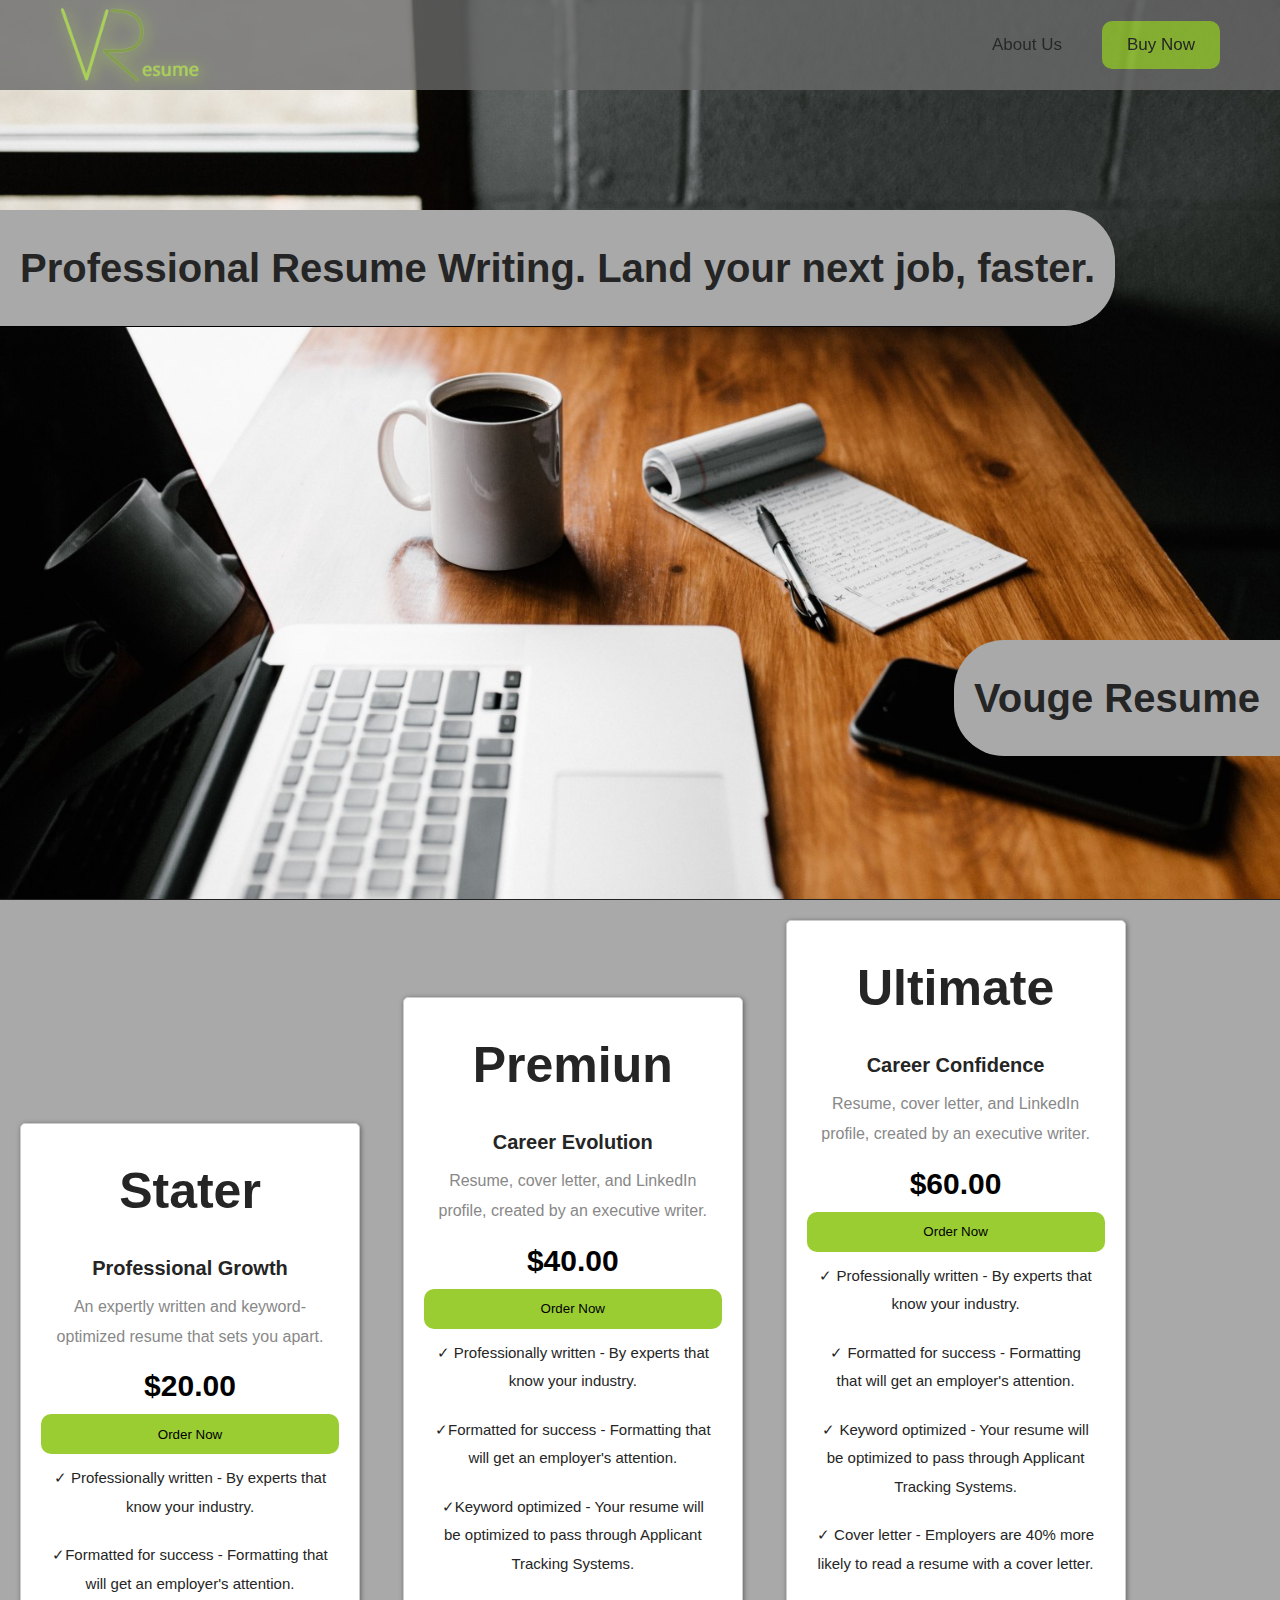
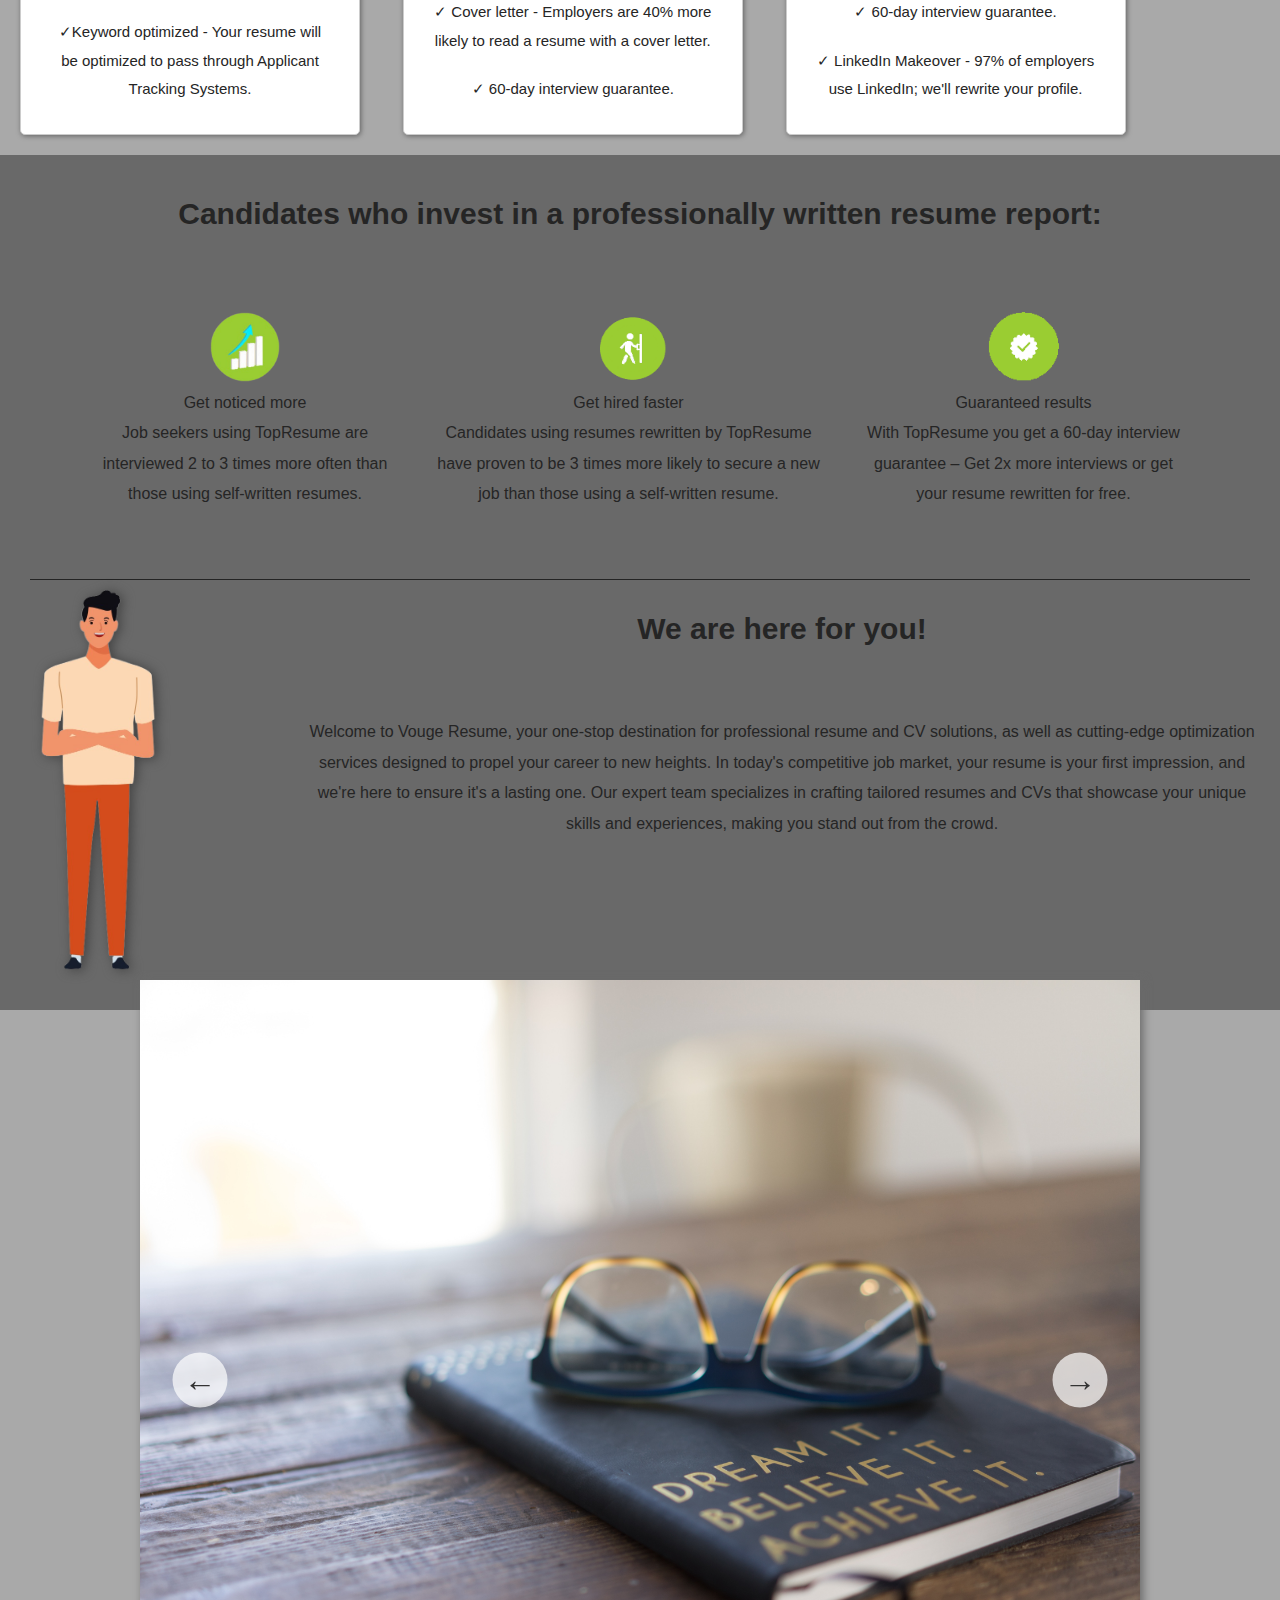
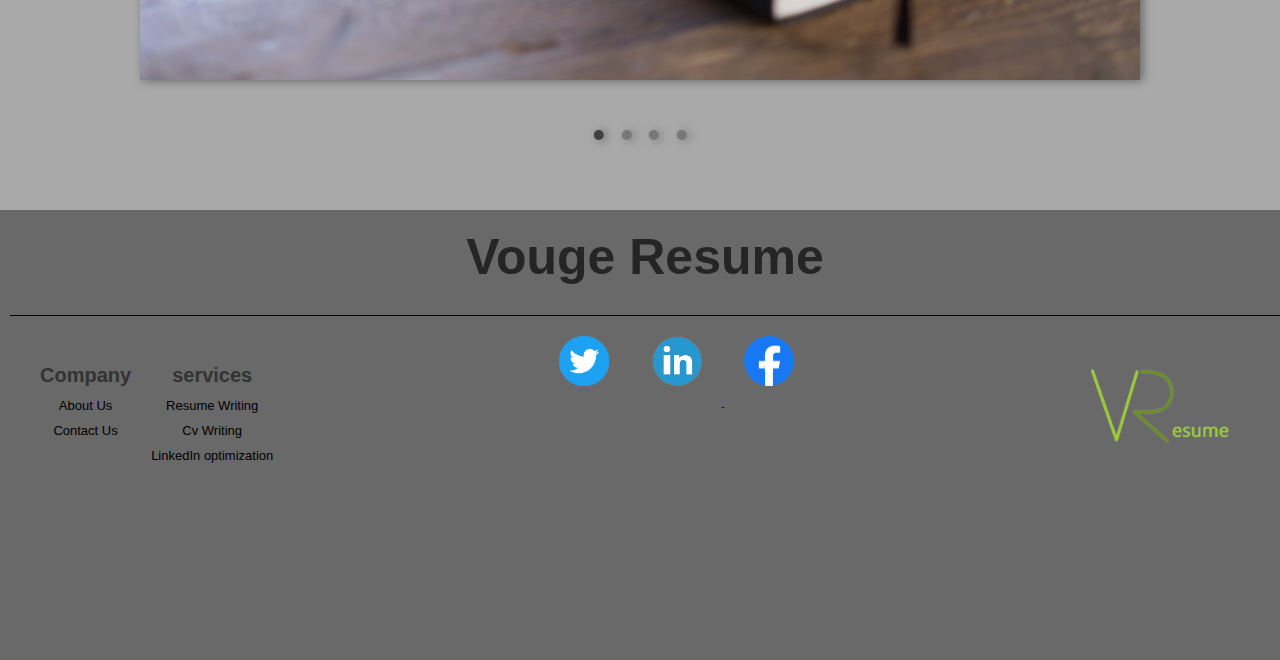
==== index.html @ a5549c4f "Add files via upload" ====
<!DOCTYPE html>
<html lang="en">
  <head>
    <meta charset="UTF-8" />
    <meta name="viewport" content="width=device-width, initial-scale=1.0" />
    <title>Vouge Resume</title>
    <link rel="shortcut icon" type="image/png" href="img/logo-page.png" />
    <link rel="stylesheet" href="style.css" />
    <script defer src="script.js"></script>
  </head>

  <header class="header" id="particles-js">
    <nav class="nav">
      <img
        src="img/logo.png"
        alt=" logo"
        class="nav__logo"
        id="logo"
        designer="mohsin"
      />
      <ul class="nav__links">
        <li class="nav__item">
          <a class="nav__link" href="#">About Us</a>
        </li>
        <li class="nav__item">
          <a
            class="nav__link nav__link--btn btn--show-modal"
            href="section-pricing"
            >Buy Now</a
          >
        </li>
      </ul>
    </nav>
    <h1 class="slogan">
      Professional Resume Writing. Land your next job, faster.
    </h1>
    <h1 class="header-title">Vouge Resume</h1>
    <!-- <img class="header-img" src="img/img1.jpg" alt="img" /> -->
  </header>
  <body>
    <section class="pricing" id="section-pricing">
      <section class="product">
        <h2>Stater</h2>
        <h1>Professional Growth</h1>
        <p class="info">
          An expertly written and keyword-optimized resume that sets you apart.
        </p>

        <p class="price">$20.00</p>
        <a href="https://www.fiverr.com/s/E9BLp7"
          ><button class="order-btn">Order Now</button></a
        >
        <p class="description-product">
          &#10003; <b>Professionally written </b>- By experts that know your
          industry.
        </p>
        <p class="description-product">
          &#10003;<b>Formatted for success</b> - Formatting that will get an
          employer's attention.
        </p>
        <p class="description-product">
          &#10003;<b>Keyword optimized</b> - Your resume will be optimized to
          pass through Applicant Tracking Systems.
        </p>
      </section>

      <section class="product">
        <h2>Premiun</h2>
        <h1>Career Evolution</h1>
        <p class="info">
          Resume, cover letter, and LinkedIn profile, created by an executive
          writer.
        </p>
        <p class="price">$40.00</p>
        <a href="https://www.fiverr.com/s/E9BLp7"
          ><button class="order-btn">Order Now</button></a
        >
        <p class="description-product">
          &#10003; <b>Professionally written </b>- By experts that know your
          industry.
        </p>
        <p class="description-product">
          &#10003;<b>Formatted for success</b> - Formatting that will get an
          employer's attention.
        </p>
        <p class="description-product">
          &#10003;<b>Keyword optimized</b> - Your resume will be optimized to
          pass through Applicant Tracking Systems.
        </p>
        <p class="description-product">
          &#10003; <b>Cover letter</b> - Employers are 40% more likely to read a
          resume with a cover letter.
        </p>
        <p class="description-product">
          &#10003; <b>60-day interview guarantee</b>.
        </p>
      </section>
      <section class="product">
        <h2>Ultimate</h2>
        <h1>Career Confidence</h1>
        <p class="info">
          Resume, cover letter, and LinkedIn profile, created by an executive
          writer.
        </p>
        <p class="price">$60.00</p>
        <a href="https://www.fiverr.com/s/E9BLp7"
          ><button class="order-btn">Order Now</button></a
        >
        <p class="description-product">
          &#10003; <b>Professionally written</b> - By experts that know your
          industry.
        </p>
        <p class="description-product">
          &#10003; <b>Formatted for success</b> - Formatting that will get an
          employer's attention.
        </p>
        <p class="description-product">
          &#10003; <b>Keyword optimized</b> - Your resume will be optimized to
          pass through Applicant Tracking Systems.
        </p>
        <p class="description-product">
          &#10003; <b>Cover letter</b> - Employers are 40% more likely to read a
          resume with a cover letter.
        </p>
        <p class="description-product">
          &#10003; <b>60-day interview guarantee</b>.
        </p>
        <p class="description-product">
          &#10003; <b>LinkedIn Makeover</b> - 97% of employers use LinkedIn;
          we'll rewrite your profile.
        </p>
      </section>
    </section>
    <section class="section-2">
      <h1>Candidates who invest in a professionally written resume report:</h1>

      <div class="grid">
        <div>
          <img src="img/img-gr1.png" alt="img" />
          <p>
            <b>Get noticed more</b> <br />
            Job seekers using TopResume are interviewed 2 to 3 times more often
            than those using self-written resumes.
          </p>
        </div>
        <div>
          <img src="img/img-gr2.png" alt="img" />
          <p>
            <b>Get hired faster</b> <br />
            Candidates using resumes rewritten by TopResume have proven to be 3
            times more likely to secure a new job than those using a
            self-written resume.
          </p>
        </div>
        <div>
          <img src="img/img-gr-3.png" alt="img" />
          <p>
            <b>Guaranteed results</b> <br />
            With TopResume you get a 60-day interview guarantee – Get 2x more
            interviews or get your resume rewritten for free.
          </p>
        </div>
      </div>
      <div class="section-2-person">
        <img src="img/person.png" alt="img" class="person-img" />

        <div>
          <h1>We are here for you!</h1>
          <p>
            Welcome to Vouge Resume, your one-stop destination for professional
            resume and CV solutions, as well as cutting-edge optimization
            services designed to propel your career to new heights. In today's
            competitive job market, your resume is your first impression, and
            we're here to ensure it's a lasting one. Our expert team specializes
            in crafting tailored resumes and CVs that showcase your unique
            skills and experiences, making you stand out from the crowd.
          </p>
        </div>
      </div>
    </section>

    <section class="slider-section">
      <div class="slider">
        <!-- <div class="slide slide--1">
          <div class="testimonial">
            <blockquote class="testimonial__text">
              The best way to predict the future is to create it. –
              <b>Abraham Lincoln</b>
            </blockquote>
          </div>
        </div>

        <div class="slide slide--2">
          <div class="testimonial">
            <blockquote class="testimonial__text">
              Pleasure in the job puts perfection in the work.” –
              <b>Aristotle</b>
            </blockquote>
          </div>
        </div>

        <div class="slide slide--3">
          <div class="testimonial">
            <blockquote class="testimonial__text">
              Desire! That’s the one secret of every man’s career. Not
              education. Not being born with hidden talents. Desire.” –<b
                >Bobby Unser</b
              >
            </blockquote>
          </div>
        </div> -->

        <div class="slide"><img src="img/slider-img1.jpg" alt="Photo 1" /></div>
        <div class="slide"><img src="img/slider-img2.jpg" alt="Photo 2" /></div>
        <div class="slide"><img src="img/slider-img3.jpg" alt="Photo 3" /></div>
        <div class="slide"><img src="img/slider-img4.jpg" alt="Photo 4" /></div>
        <button class="slider__btn slider__btn--left">&larr;</button>
        <button class="slider__btn slider__btn--right">&rarr;</button>
        <div class="dots"></div>
      </div>
    </section>
    <footer class="footer">
      <h1>Vouge Resume</h1>
      <div>
        <nav>
          <h3>Company</h3>
          <a href="#">About Us</a>
          <a href="">Contact Us</a>
        </nav>
        <nav>
          <h3>services</h3>
          <a href="">Resume Writing</a>
          <a href="">Cv Writing</a>
          <a href="">LinkedIn optimization</a>
        </nav>
      </div>
      <a href=""> <img class="footer-logo" src="img/logo.png" alt="img" /></a>

      <a href="https://twitter.com/?lang=en" target="_blank">
        <img class="social-link" src="img/twitter.png" alt="img"
      /></a>
      <a href="https://pk.linkedin.com/" target="_blank">
        <img class="social-link" src="img/linked in.png" alt="img" />
      </a>
      <a href="https://www.facebook.com/" target="_blank">
        <img class="social-link" src="img/facebook.png" alt="img"
      /></a>
    </footer>
  </body>
</html>
---- style.css ----
:root {
  --color-primary: #a9a9a9;
  --color-secondary: #9acd32;

  --color-primary-darker: #696969;
  --color-secondary-darker: #6c8d2b;
}
* {
  margin: 0;
  padding: 0;
  box-sizing: inherit;
}

html {
  font-size: 62.5%;
  box-sizing: border-box;
}

body {
  font-family: "Poppins", sans-serif;
  font-weight: 300;
  color: #252525;
  line-height: 1.9;
  overflow-x: hidden;
  background-color: var(--color-primary);
}
/* nav */
.nav {
  display: flex;
  justify-content: space-between;
  align-items: center;
  height: 9rem;
  width: 100%;
  padding: 0 6rem;
  z-index: 100;
  opacity: 0.8;
  background-color: var(--color-primary-darker);
}

/* nav and stickly class at the same time */

.nav__logo {
  height: 8rem;
  transition: all 0.3s;
  filter: drop-shadow(2px 2px 8px var(--color-secondary));
}

.nav__links {
  display: flex;
  align-items: center;
  list-style: none;
}

.nav__item {
  margin-left: 4rem;
}

.nav__link:link,
.nav__link:visited {
  font-size: 1.7rem;
  font-weight: 400;
  color: inherit;
  text-decoration: none;
  display: block;
  transition: all 0.3s;
}

.nav__link--btn:link,
.nav__link--btn:visited {
  padding: 0.8rem 2.5rem;
  border-radius: 1rem;
  background-color: var(--color-secondary);
  color: #222;
}

.nav__link--btn:hover,
.nav__link--btn:active {
  color: inherit;
  background-color: var(--color-secondary-darker);
  color: #333;
}
/* Header */
.header {
  height: 100vh;
  text-align: center;

  border-bottom: solid 1px #222;
  background-image: url(img/img1.jpg);
  background-position: center;
  background-size: cover;
  background-attachment: fixed;
  background-repeat: no-repeat;
}
.slogan {
  position: absolute;
  padding: 20px;
  font-size: 4rem;
  float: left;
  top: 210px;
  background-color: var(--color-primary);
  border-radius: 0 50px 50px 0;

  border-bottom: solid 1px #000000;

  transition: 1s;
}
.header-title {
  position: relative;
  padding: 20px;
  font-size: 4rem;
  float: right;
  top: 550px;
  background-color: var(--color-primary);
  border-radius: 50px 0 0 50px;

  transition: 1s;
}

.header-img {
  float: right;
  height: 680px;
  /* box-shadow: 1px 1px 5px black; */
}
/* sections */

.product {
  background-color: #fff;
  border: 1px solid #ccc;
  border-radius: 5px;
  margin: 20px;
  padding: 20px;
  max-width: 340px;
  text-align: center;
  display: inline-block;
  box-shadow: 1px 1px 5px #636363;
}

.product h2 {
  font-size: 50px;
  margin-bottom: 10px;
}

.info {
  font-size: 16px;
  margin: 5px 0;
}

.info {
  color: #888;
}

.price {
  font-size: 30px;
  color: #000000;
  font-weight: bold;
}
.order-btn {
  width: 100%;
  height: 40px;
  border-radius: 1rem;
  background-color: var(--color-secondary);
  border: none;
}
.order-btn:hover {
  background-color: var(--color-secondary-darker);
}

.description-product {
  padding: 10px;
  font-size: 15px;
}
.section-2 {
  padding: 30px;
  text-align: center;
  background-color: var(--color-primary-darker);
}
.section-2 h1 {
  font-size: 30px;
}

.grid {
  display: flex;

  margin: 50px;
}
.grid div {
  margin: 20px;
}
.grid img {
  height: 70px;
}
.grid div p {
  font-size: medium;
}

/*  */

.section-2-person {
  display: grid;
  grid-template-columns: 20% 80%;
  column-gap: 20px;
  border-top: solid 1px #242424;
}
.section-2-person h1 {
  margin: 20px;
  font-size: 30px;
}
.section-2-person p {
  font-size: medium;
  transform: translateY(30px);
  padding: 10px;
}
.person-img {
  margin: 10px;
  height: 380px;
  filter: drop-shadow(3px 1px 6px rgb(66, 66, 66));
}

/* SLIDER */
.slider-section {
  background-color: var(--color-primary);
}
.slider {
  max-width: 100rem;
  height: 80rem;
  margin: 0 auto;
  position: relative;
  transform: translateY(-30px);
  filter: drop-shadow(3px 1px 5px var(--color-primary-darker));

  /* IN THE END */
  overflow: hidden;
}

.slide {
  position: absolute;
  top: 0;
  width: 100%;
  height: 70rem;

  display: flex;
  align-items: center;
  justify-content: center;

  /* THIS creates the animation! */
  transition: transform 1s;
}

.slide > img {
  /* Only for images that have different size than slide */
  width: 100%;
  height: 100%;
  object-fit: cover;
}

.slider__btn {
  position: absolute;
  top: 50%;
  z-index: 10;

  border: none;
  background: rgba(255, 255, 255, 0.7);
  font-family: inherit;
  color: #333;
  border-radius: 50%;
  height: 5.5rem;
  width: 5.5rem;
  font-size: 3.25rem;
  cursor: pointer;
}

.slider__btn--left {
  left: 6%;
  transform: translate(-50%, -50%);
}

.slider__btn--right {
  right: 6%;
  transform: translate(50%, -50%);
}

.dots {
  position: absolute;
  bottom: 5%;
  left: 50%;
  transform: translateX(-50%);
  display: flex;
}

.dots__dot {
  border: none;
  background-color: var(--color-primary-darker);
  opacity: 0.7;
  height: 1rem;
  width: 1rem;
  border-radius: 50%;
  margin-right: 1.75rem;
  cursor: pointer;
  transition: all 0.5s;

  /* Only necessary when overlying images */
  /* box-shadow: 0 0.6rem 1.5rem rgba(0, 0, 0, 0.7); */
}

.dots__dot:last-child {
  margin: 0;
}

.dots__dot--active {
  /* background-color: #fff; */
  background-color: rgb(65, 64, 64);
  opacity: 1;
}

/* TESTIMONIALS */
/* .testimonial {
  width: 65%;
  position: relative;
}

.testimonial::before {
  content: "\201C";
  position: absolute;
  top: -5.7rem;
  left: -6.8rem;
  line-height: 1;
  font-size: 20rem;
  font-family: inherit;
  color: var(--color-secondary);
  z-index: -1;
}

.testimonial__text {
  font-size: 1.7rem;
  margin-bottom: 3.5rem;
  color: #000000;
}

.section__title--testimonials {
  margin-bottom: 4rem;
} */

/* Footer */

.footer {
  height: 50vh;
  background-color: var(--color-primary-darker);
  text-align: center;
}
.footer h1 {
  font-size: 50px;
  margin-left: 10px;
  padding-bottom: 10px;
  border-bottom: solid 1px #000000;
}
.footer div {
  display: flex;
  column-gap: 20px;
  float: left;
  padding: 20px;
  margin: 20px;
}
.footer div h3 {
  font-size: 20px;
  color: #333;
  font-weight: bold;
}

.footer div a {
  font-size: 13px;
  list-style: none;
  text-decoration: none;
  display: block;
  color: #000000;
}

.footer-logo {
  text-align: right;
}
.footer-logo {
  margin: 50px;
  float: right;
  height: 8rem;
}

.footer p {
  display: block;
}
.social-link {
  height: 50px;
  margin: 20px;
}

/* ------ */

@media only screen and (max-width: 750px) {
  .grid {
    display: inline-block;
  }
  .product {
    max-width: 300px;
  }
}
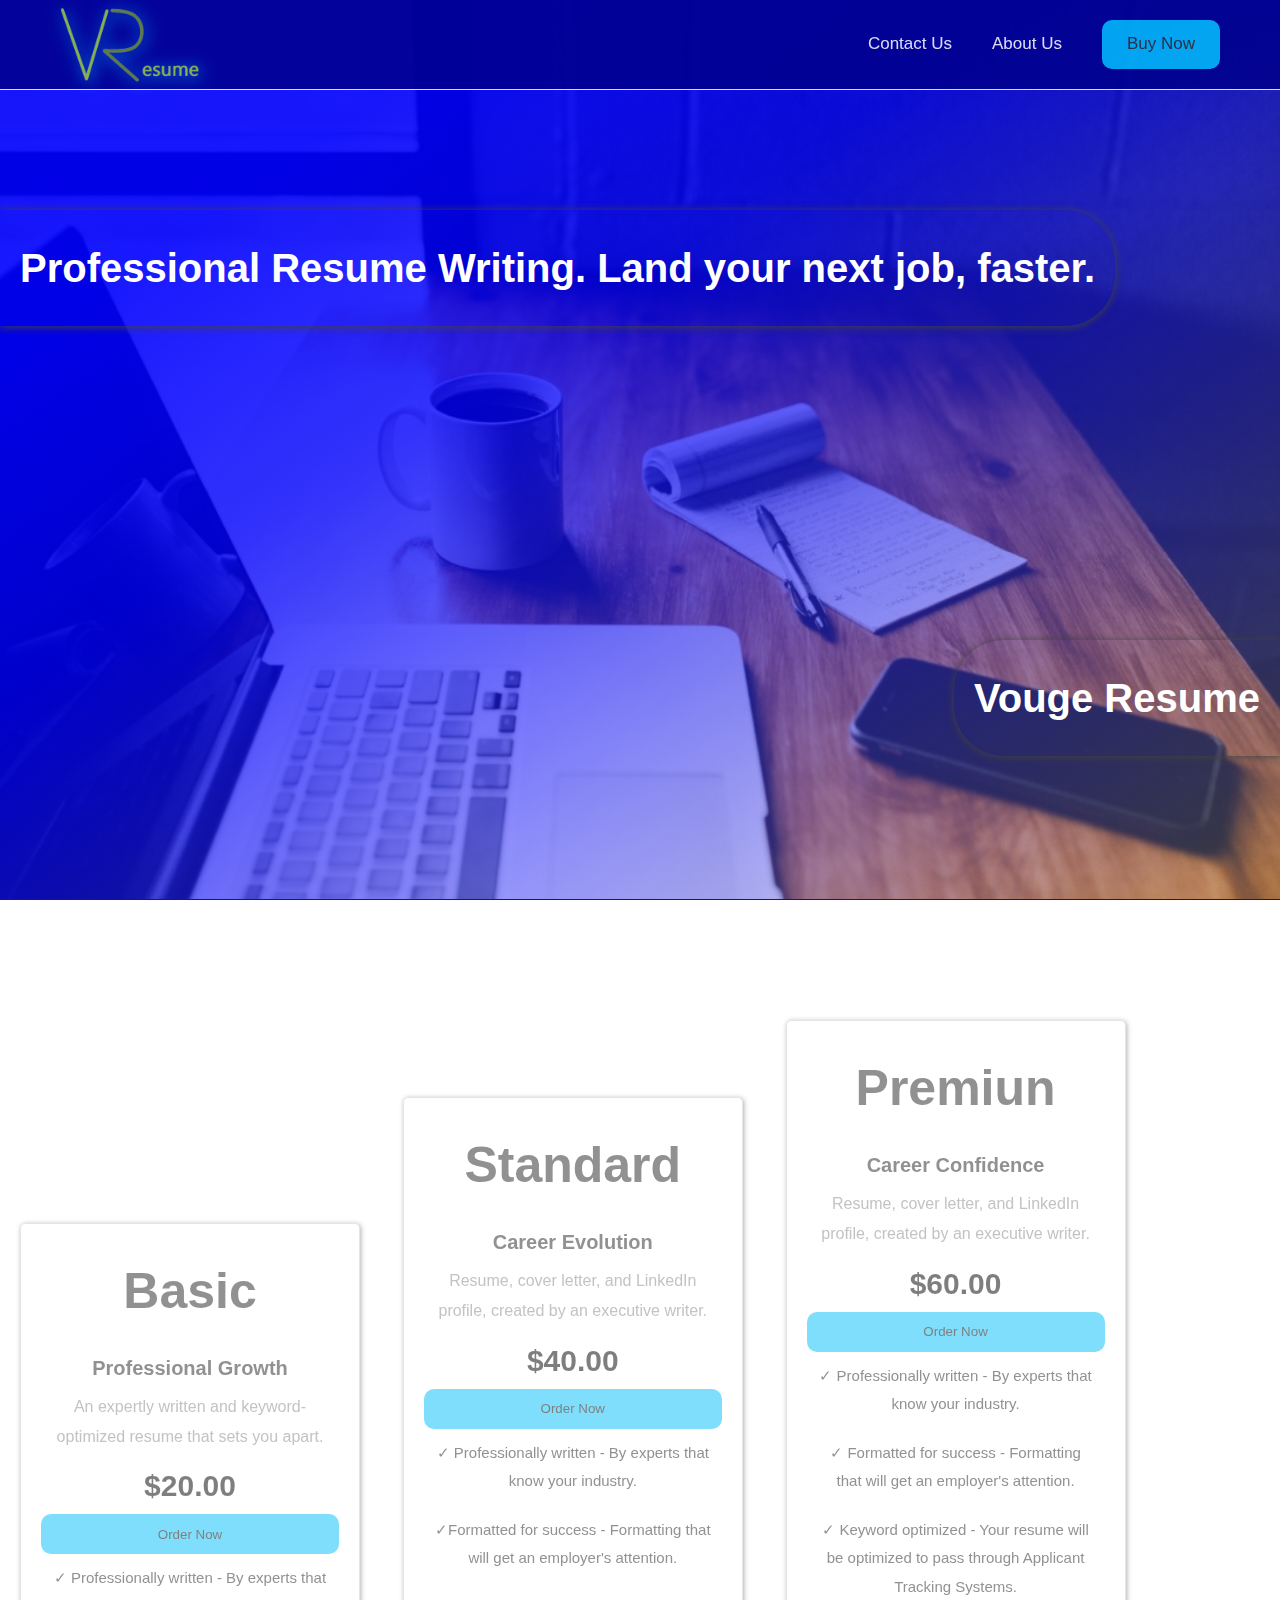
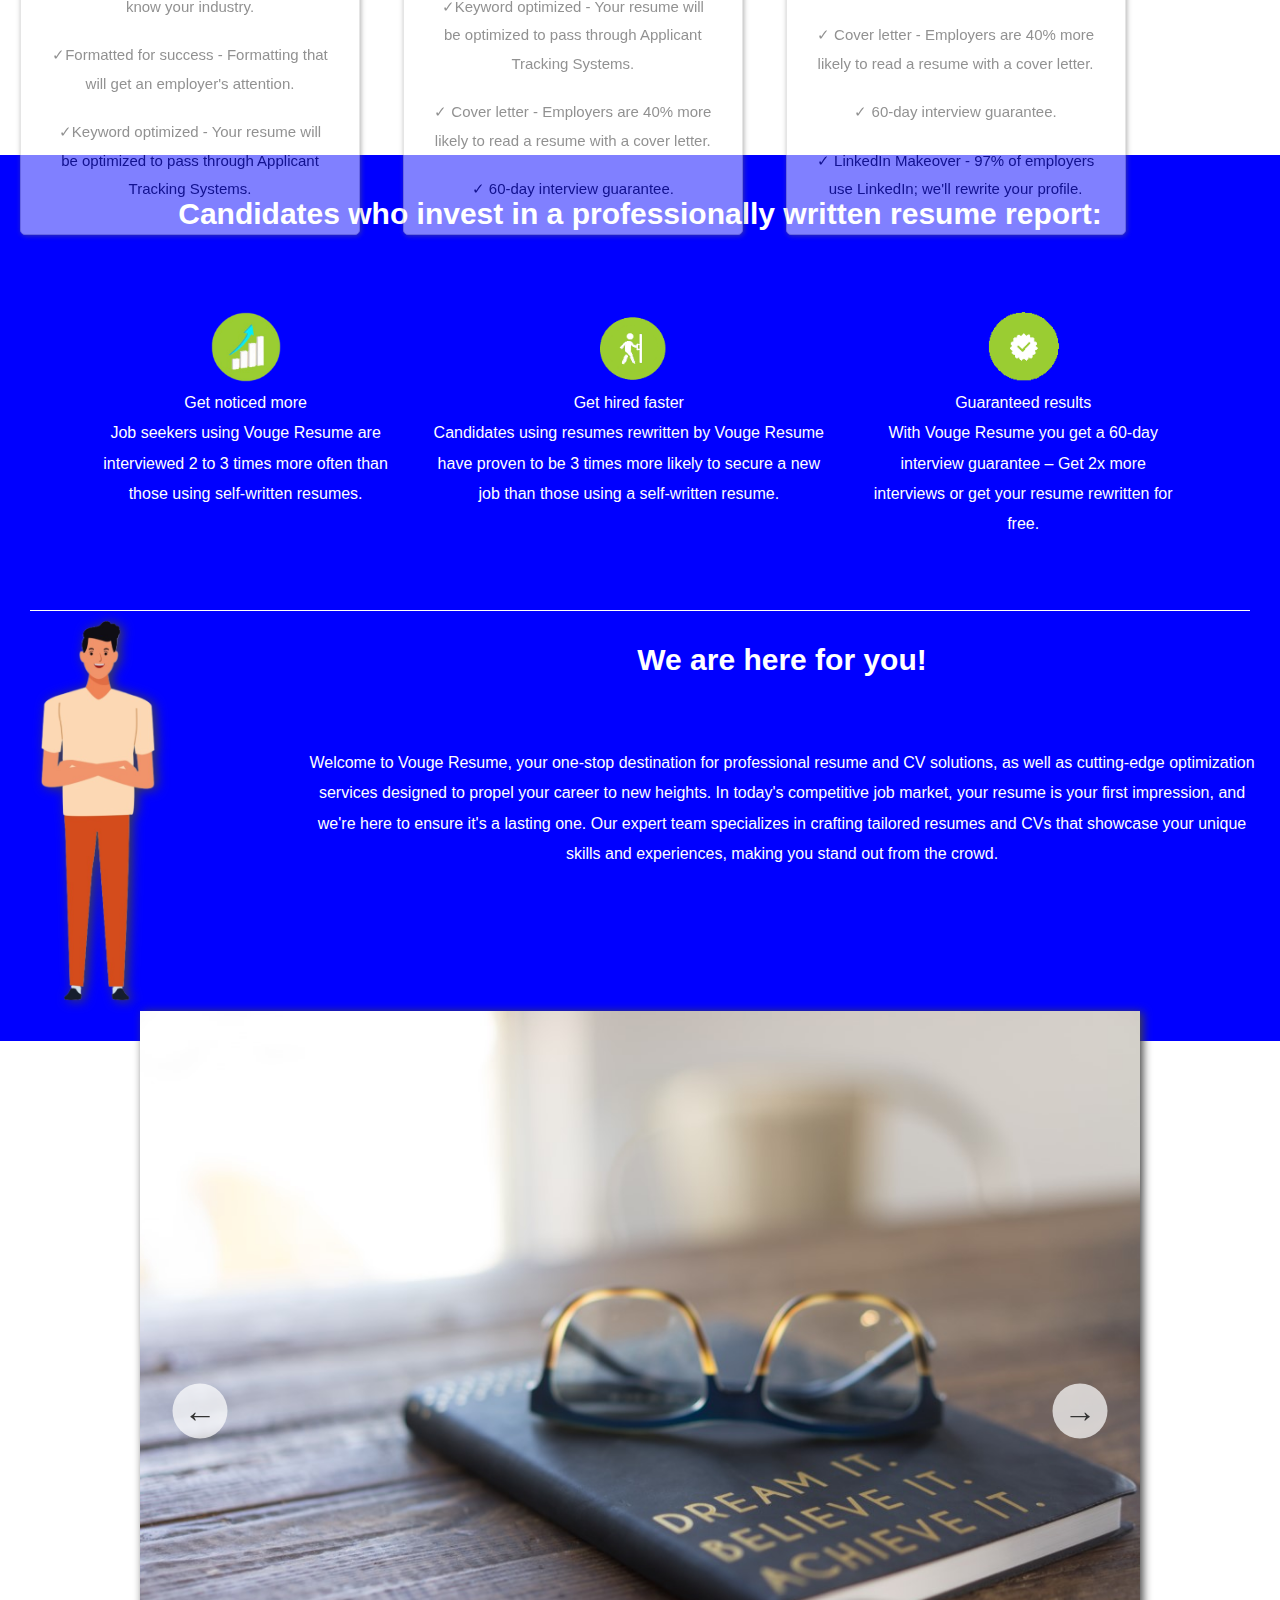
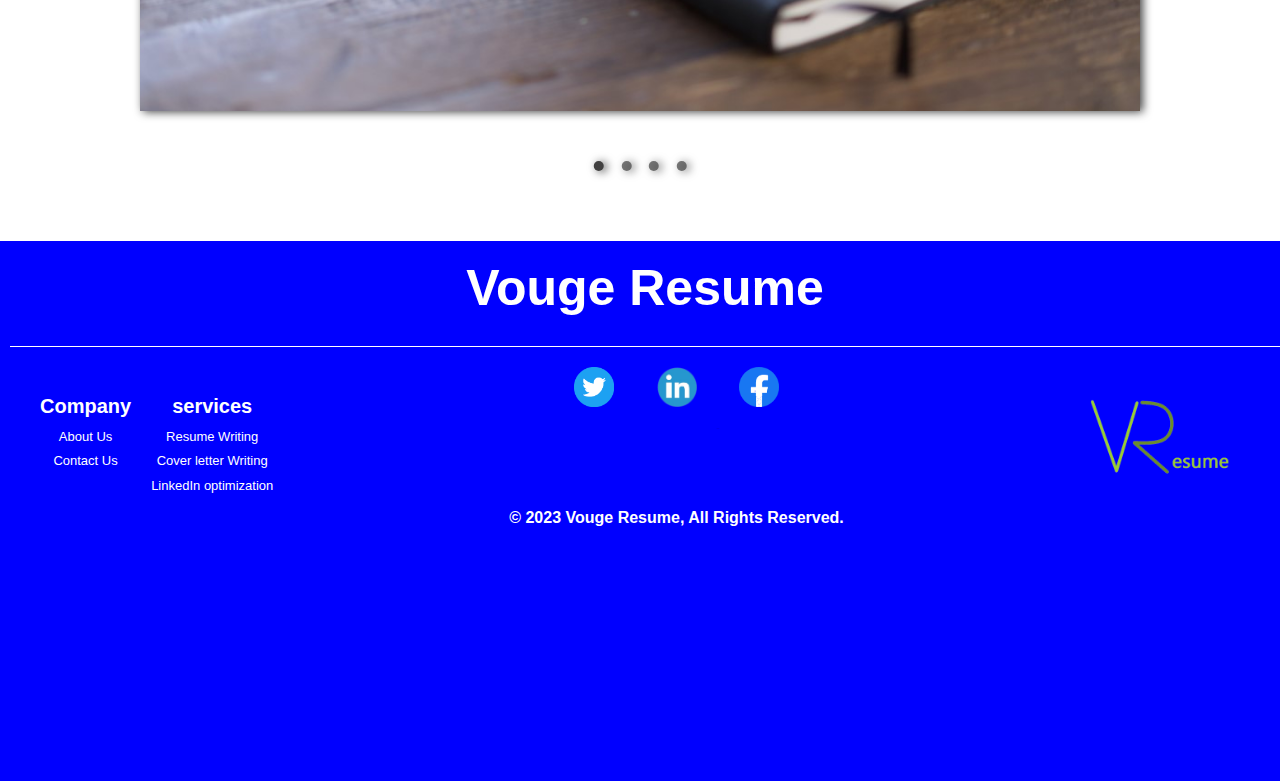
==== commit 6aece374: "Add files via upload" ====
--- a/index.html
+++ b/index.html
@@ -20,12 +20,16 @@
       />
       <ul class="nav__links">
         <li class="nav__item">
-          <a class="nav__link" href="#">About Us</a>
+          <a class="nav__link" href="contact.html">Contact Us</a>
+        </li>
+        <li class="nav__item">
+          <a class="nav__link" href="about.html">About Us</a>
         </li>
         <li class="nav__item">
           <a
             class="nav__link nav__link--btn btn--show-modal"
-            href="section-pricing"
+            scroll="section-pricing"
+            href="index.html"
             >Buy Now</a
           >
         </li>
@@ -40,7 +44,7 @@
   <body>
     <section class="pricing" id="section-pricing">
       <section class="product">
-        <h2>Stater</h2>
+        <h2>Basic</h2>
         <h1>Professional Growth</h1>
         <p class="info">
           An expertly written and keyword-optimized resume that sets you apart.
@@ -65,7 +69,7 @@
       </section>
 
       <section class="product">
-        <h2>Premiun</h2>
+        <h2>Standard</h2>
         <h1>Career Evolution</h1>
         <p class="info">
           Resume, cover letter, and LinkedIn profile, created by an executive
@@ -96,7 +100,7 @@
         </p>
       </section>
       <section class="product">
-        <h2>Ultimate</h2>
+        <h2>Premiun</h2>
         <h1>Career Confidence</h1>
         <p class="info">
           Resume, cover letter, and LinkedIn profile, created by an executive
@@ -139,16 +143,16 @@
           <img src="img/img-gr1.png" alt="img" />
           <p>
             <b>Get noticed more</b> <br />
-            Job seekers using TopResume are interviewed 2 to 3 times more often
-            than those using self-written resumes.
+            Job seekers using Vouge Resume are interviewed 2 to 3 times more
+            often than those using self-written resumes.
           </p>
         </div>
         <div>
           <img src="img/img-gr2.png" alt="img" />
           <p>
             <b>Get hired faster</b> <br />
-            Candidates using resumes rewritten by TopResume have proven to be 3
-            times more likely to secure a new job than those using a
+            Candidates using resumes rewritten by Vouge Resume have proven to be
+            3 times more likely to secure a new job than those using a
             self-written resume.
           </p>
         </div>
@@ -156,7 +160,7 @@
           <img src="img/img-gr-3.png" alt="img" />
           <p>
             <b>Guaranteed results</b> <br />
-            With TopResume you get a 60-day interview guarantee – Get 2x more
+            With Vouge Resume you get a 60-day interview guarantee – Get 2x more
             interviews or get your resume rewritten for free.
           </p>
         </div>
@@ -181,35 +185,6 @@
 
     <section class="slider-section">
       <div class="slider">
-        <!-- <div class="slide slide--1">
-          <div class="testimonial">
-            <blockquote class="testimonial__text">
-              The best way to predict the future is to create it. –
-              <b>Abraham Lincoln</b>
-            </blockquote>
-          </div>
-        </div>
-
-        <div class="slide slide--2">
-          <div class="testimonial">
-            <blockquote class="testimonial__text">
-              Pleasure in the job puts perfection in the work.” –
-              <b>Aristotle</b>
-            </blockquote>
-          </div>
-        </div>
-
-        <div class="slide slide--3">
-          <div class="testimonial">
-            <blockquote class="testimonial__text">
-              Desire! That’s the one secret of every man’s career. Not
-              education. Not being born with hidden talents. Desire.” –<b
-                >Bobby Unser</b
-              >
-            </blockquote>
-          </div>
-        </div> -->
-
         <div class="slide"><img src="img/slider-img1.jpg" alt="Photo 1" /></div>
         <div class="slide"><img src="img/slider-img2.jpg" alt="Photo 2" /></div>
         <div class="slide"><img src="img/slider-img3.jpg" alt="Photo 3" /></div>
@@ -224,14 +199,14 @@
       <div>
         <nav>
           <h3>Company</h3>
-          <a href="#">About Us</a>
-          <a href="">Contact Us</a>
+          <a href="About.html">About Us</a>
+          <a href="contact.html">Contact Us</a>
         </nav>
         <nav>
           <h3>services</h3>
-          <a href="">Resume Writing</a>
-          <a href="">Cv Writing</a>
-          <a href="">LinkedIn optimization</a>
+          <a href="ResumeWriting.html">Resume Writing</a>
+          <a href="coverletter.html">Cover letter Writing</a>
+          <a href="LinkedInoptimization.html">LinkedIn optimization</a>
         </nav>
       </div>
       <a href=""> <img class="footer-logo" src="img/logo.png" alt="img" /></a>
@@ -239,12 +214,13 @@
       <a href="https://twitter.com/?lang=en" target="_blank">
         <img class="social-link" src="img/twitter.png" alt="img"
       /></a>
-      <a href="https://pk.linkedin.com/" target="_blank">
+      <a href="https://www.linkedin.com/company/vogue-resume/" target="_blank">
         <img class="social-link" src="img/linked in.png" alt="img" />
       </a>
       <a href="https://www.facebook.com/" target="_blank">
         <img class="social-link" src="img/facebook.png" alt="img"
       /></a>
+      <h4>© 2023 Vouge Resume, All Rights Reserved.</h4>
     </footer>
   </body>
 </html>
--- a/style.css
+++ b/style.css
@@ -1,9 +1,9 @@
 :root {
-  --color-primary: #a9a9a9;
-  --color-secondary: #9acd32;
-
-  --color-primary-darker: #696969;
-  --color-secondary-darker: #6c8d2b;
+  --color-primary: #ffffff;
+  --color-secondary: rgb(0, 190, 250);
+
+  --color-primary-darker: blue;
+  --color-secondary-darker: rgb(0, 140, 180);
 }
 * {
   margin: 0;
@@ -14,6 +14,8 @@
 html {
   font-size: 62.5%;
   box-sizing: border-box;
+  scrollbar-color: var(--color-primary-darker) var(--color-secondary);
+  scrollbar-width: 2vw;
 }
 
 body {
@@ -23,6 +25,22 @@
   line-height: 1.9;
   overflow-x: hidden;
   background-color: var(--color-primary);
+}
+
+/* scroll bar */
+
+html::-webkit-scrollbar {
+  width: 1vw;
+}
+html::-webkit-scrollbar-thumb {
+  background-color: var(--color-secondary);
+  border-radius: 1rem;
+}
+html::-webkit-scrollbar-thumb:hover {
+  background-color: var(--color-secondary-darker);
+}
+html::-webkit-scrollbar-track {
+  background-color: var(--color-primary-darker);
 }
 /* nav */
 .nav {
@@ -33,8 +51,13 @@
   width: 100%;
   padding: 0 6rem;
   z-index: 100;
-  opacity: 0.8;
-  background-color: var(--color-primary-darker);
+  opacity: 0.85;
+  border-bottom: solid 1px white;
+  background-color: darkblue;
+}
+
+.sticky {
+  position: fixed;
 }
 
 /* nav and stickly class at the same time */
@@ -63,6 +86,7 @@
   text-decoration: none;
   display: block;
   transition: all 0.3s;
+  color: #ffffff;
 }
 
 .nav__link--btn:link,
@@ -70,7 +94,7 @@
   padding: 0.8rem 2.5rem;
   border-radius: 1rem;
   background-color: var(--color-secondary);
-  color: #222;
+  color: #333;
 }
 
 .nav__link--btn:hover,
@@ -82,14 +106,22 @@
 /* Header */
 .header {
   height: 100vh;
+  overflow-x: hidden;
   text-align: center;
 
   border-bottom: solid 1px #222;
-  background-image: url(img/img1.jpg);
+  background-image: linear-gradient(
+      to bottom right,
+      rgb(0, 0, 255, 0.9) 20%,
+      rgb(0, 0, 255, 0.79) 40%,
+      rgba(255, 255, 255, 0.226)
+    ),
+    url(img/img1.jpg);
   background-position: center;
   background-size: cover;
   background-attachment: fixed;
   background-repeat: no-repeat;
+  overflow-y: hidden;
 }
 .slogan {
   position: absolute;
@@ -97,11 +129,10 @@
   font-size: 4rem;
   float: left;
   top: 210px;
-  background-color: var(--color-primary);
+
   border-radius: 0 50px 50px 0;
-
-  border-bottom: solid 1px #000000;
-
+  box-shadow: 0 1px 8px rgb(66, 66, 66);
+  color: #ffffff;
   transition: 1s;
 }
 .header-title {
@@ -110,8 +141,11 @@
   font-size: 4rem;
   float: right;
   top: 550px;
-  background-color: var(--color-primary);
+
   border-radius: 50px 0 0 50px;
+  color: #ffffff;
+
+  box-shadow: 0 1px 8px rgb(66, 66, 66);
 
   transition: 1s;
 }
@@ -123,8 +157,16 @@
 }
 /* sections */
 
+/* animation */
+
+.animate {
+  transform: translateY(100px);
+  opacity: 0.5;
+}
+/*  */
+
 .product {
-  background-color: #fff;
+  background-color: #ffffff;
   border: 1px solid #ccc;
   border-radius: 5px;
   margin: 20px;
@@ -132,6 +174,7 @@
   max-width: 340px;
   text-align: center;
   display: inline-block;
+  transition: 0.7s;
   box-shadow: 1px 1px 5px #636363;
 }
 
@@ -176,6 +219,7 @@
 }
 .section-2 h1 {
   font-size: 30px;
+  color: white;
 }
 
 .grid {
@@ -190,6 +234,8 @@
   height: 70px;
 }
 .grid div p {
+  color: white;
+
   font-size: medium;
 }
 
@@ -199,13 +245,15 @@
   display: grid;
   grid-template-columns: 20% 80%;
   column-gap: 20px;
-  border-top: solid 1px #242424;
+  border-top: solid 1px #ffffff;
 }
 .section-2-person h1 {
   margin: 20px;
   font-size: 30px;
 }
 .section-2-person p {
+  color: white;
+
   font-size: medium;
   transform: translateY(30px);
   padding: 10px;
@@ -226,7 +274,7 @@
   margin: 0 auto;
   position: relative;
   transform: translateY(-30px);
-  filter: drop-shadow(3px 1px 5px var(--color-primary-darker));
+  filter: drop-shadow(3px 1px 5px rgb(66, 66, 66));
 
   /* IN THE END */
   overflow: hidden;
@@ -289,7 +337,7 @@
 
 .dots__dot {
   border: none;
-  background-color: var(--color-primary-darker);
+  background-color: rgb(66, 66, 66);
   opacity: 0.7;
   height: 1rem;
   width: 1rem;
@@ -297,9 +345,6 @@
   margin-right: 1.75rem;
   cursor: pointer;
   transition: all 0.5s;
-
-  /* Only necessary when overlying images */
-  /* box-shadow: 0 0.6rem 1.5rem rgba(0, 0, 0, 0.7); */
 }
 
 .dots__dot:last-child {
@@ -312,38 +357,10 @@
   opacity: 1;
 }
 
-/* TESTIMONIALS */
-/* .testimonial {
-  width: 65%;
-  position: relative;
-}
-
-.testimonial::before {
-  content: "\201C";
-  position: absolute;
-  top: -5.7rem;
-  left: -6.8rem;
-  line-height: 1;
-  font-size: 20rem;
-  font-family: inherit;
-  color: var(--color-secondary);
-  z-index: -1;
-}
-
-.testimonial__text {
-  font-size: 1.7rem;
-  margin-bottom: 3.5rem;
-  color: #000000;
-}
-
-.section__title--testimonials {
-  margin-bottom: 4rem;
-} */
-
 /* Footer */
 
 .footer {
-  height: 50vh;
+  height: 60vh;
   background-color: var(--color-primary-darker);
   text-align: center;
 }
@@ -351,7 +368,9 @@
   font-size: 50px;
   margin-left: 10px;
   padding-bottom: 10px;
-  border-bottom: solid 1px #000000;
+  color: white;
+
+  border-bottom: solid 1px white;
 }
 .footer div {
   display: flex;
@@ -364,6 +383,7 @@
   font-size: 20px;
   color: #333;
   font-weight: bold;
+  color: white;
 }
 
 .footer div a {
@@ -372,6 +392,7 @@
   text-decoration: none;
   display: block;
   color: #000000;
+  color: white;
 }
 
 .footer-logo {
@@ -384,20 +405,257 @@
 }
 
 .footer p {
+  color: white;
+
   display: block;
 }
 .social-link {
-  height: 50px;
+  height: 40px;
   margin: 20px;
 }
+.footer h4 {
+  font-size: medium;
+  color: white;
+
+  margin-top: 50px;
+
+  padding: 20px;
+}
 
 /* ------ */
 
 @media only screen and (max-width: 750px) {
+  /* nav menu */
+
+  .nav__logo {
+    height: 4rem;
+    padding-right: 5rem;
+    transition: all 0.3s;
+    filter: drop-shadow(2px 2px 8px var(--color-secondary));
+  }
+
+  .nav__item {
+    margin-left: 2.4rem;
+  }
+
+  .nav__link:link,
+  .nav__link:visited {
+    text-align: center;
+    font-size: 0.9rem;
+    font-weight: lighter;
+  }
+
+  .nav__link--btn:link,
+  .nav__link--btn:visited {
+    padding: 0.6rem 1.5rem;
+    border-radius: 1rem;
+  }
+
+  .nav__link--btn:hover,
+  .nav__link--btn:active {
+    background-color: var(--color-secondary);
+  }
+
+  .header {
+    overflow-x: hidden;
+  }
+  /* Header */
+  body {
+    overflow-x: hidden;
+  }
+
+  .slogan {
+    padding: 10px;
+    font-size: 2rem;
+  }
+  .header-title {
+    padding: 10px;
+    font-size: 3rem;
+
+    top: 550px;
+  }
+
+  /* sections */
+
+  /*  */
+  /* animation */
+  .animate {
+    transform: translateY(100px);
+    opacity: 0.5;
+  }
+  /*  */
+  .pricing {
+    text-align: center;
+  }
+  .product {
+    max-width: 240px;
+  }
+
+  .product h2 {
+    font-size: 25px;
+    margin-bottom: 5px;
+  }
+
+  .info {
+    font-size: 11px;
+    margin: 5px 0;
+  }
+
+  .info {
+    color: #888;
+  }
+
+  .price {
+    font-size: 15px;
+  }
+  .order-btn {
+    width: 80%;
+    height: 25px;
+    border-radius: 0.7rem;
+  }
+  .order-btn:hover {
+    background-color: var(--color-secondary);
+  }
+
+  .description-product {
+    padding: 9px;
+    font-size: 9px;
+  }
+  .section-2 {
+    padding: 30px;
+    text-align: center;
+    background-color: var(--color-primary-darker);
+  }
+  .section-2 h1 {
+    font-size: 15px;
+  }
+
   .grid {
-    display: inline-block;
-  }
-  .product {
-    max-width: 300px;
-  }
-}
+    margin: 10px;
+  }
+  .grid div {
+    margin: 10px;
+  }
+  .grid img {
+    height: 30px;
+  }
+  .grid div p {
+    font-size: smaller;
+  }
+
+  /*  */
+
+  .section-2-person h1 {
+    margin: 10px;
+    font-size: 15px;
+  }
+  .section-2-person p {
+    font-size: smaller;
+  }
+  .person-img {
+    margin: 10px;
+    height: 200px;
+  }
+
+  /* SLIDER */
+  .slider-section {
+    background-color: var(--color-primary);
+  }
+  .slider {
+    max-width: 400px;
+    height: 40rem;
+    transform: translateY(-25px);
+
+    /* IN THE END */
+    overflow: hidden;
+  }
+
+  .slide > img {
+    /* Only for images that have different size than slide */
+    width: 100%;
+    height: 100%;
+    object-fit: cover;
+  }
+  .slider div {
+    height: 100%;
+    width: 100%;
+  }
+
+  .slider__btn {
+    height: 2.5rem;
+    width: 2.5rem;
+    font-size: 1.25rem;
+  }
+
+  .dots__dot {
+    height: 0.5rem;
+    width: 0.5rem;
+  }
+
+  /* Footer */
+
+  .footer {
+    height: auto;
+  }
+  .footer h1 {
+    font-size: 20px;
+  }
+  .footer div {
+    column-gap: 5px;
+
+    padding: 10px;
+    margin: 10px;
+  }
+  .footer div h3 {
+    font-size: 10px;
+    color: #333;
+    font-weight: bold;
+    color: white;
+  }
+
+  .footer div a {
+    font-size: 7px;
+  }
+
+  .footer-logo {
+    margin: 15px;
+    height: 3rem;
+  }
+
+  .social-link {
+    height: 20px;
+    margin: 8px;
+  }
+  .footer h4 {
+    font-size: 12px;
+    color: white;
+
+    margin-top: 30px;
+
+    padding: 20px;
+  }
+}
+@media only screen and (max-width: 400px) {
+  .header-title {
+    padding: 10px;
+    font-size: 2.5rem;
+
+    top: 350px;
+  }
+}
+@media only screen and (max-height: 750px) {
+  .header-title {
+    padding: 10px;
+    font-size: 2.5rem;
+
+    top: 350px;
+  }
+}
+@media only screen and (max-height: 500px) {
+  .header-title {
+    padding: 10px;
+    font-size: 2.5rem;
+
+    top: 250px;
+  }
+}
